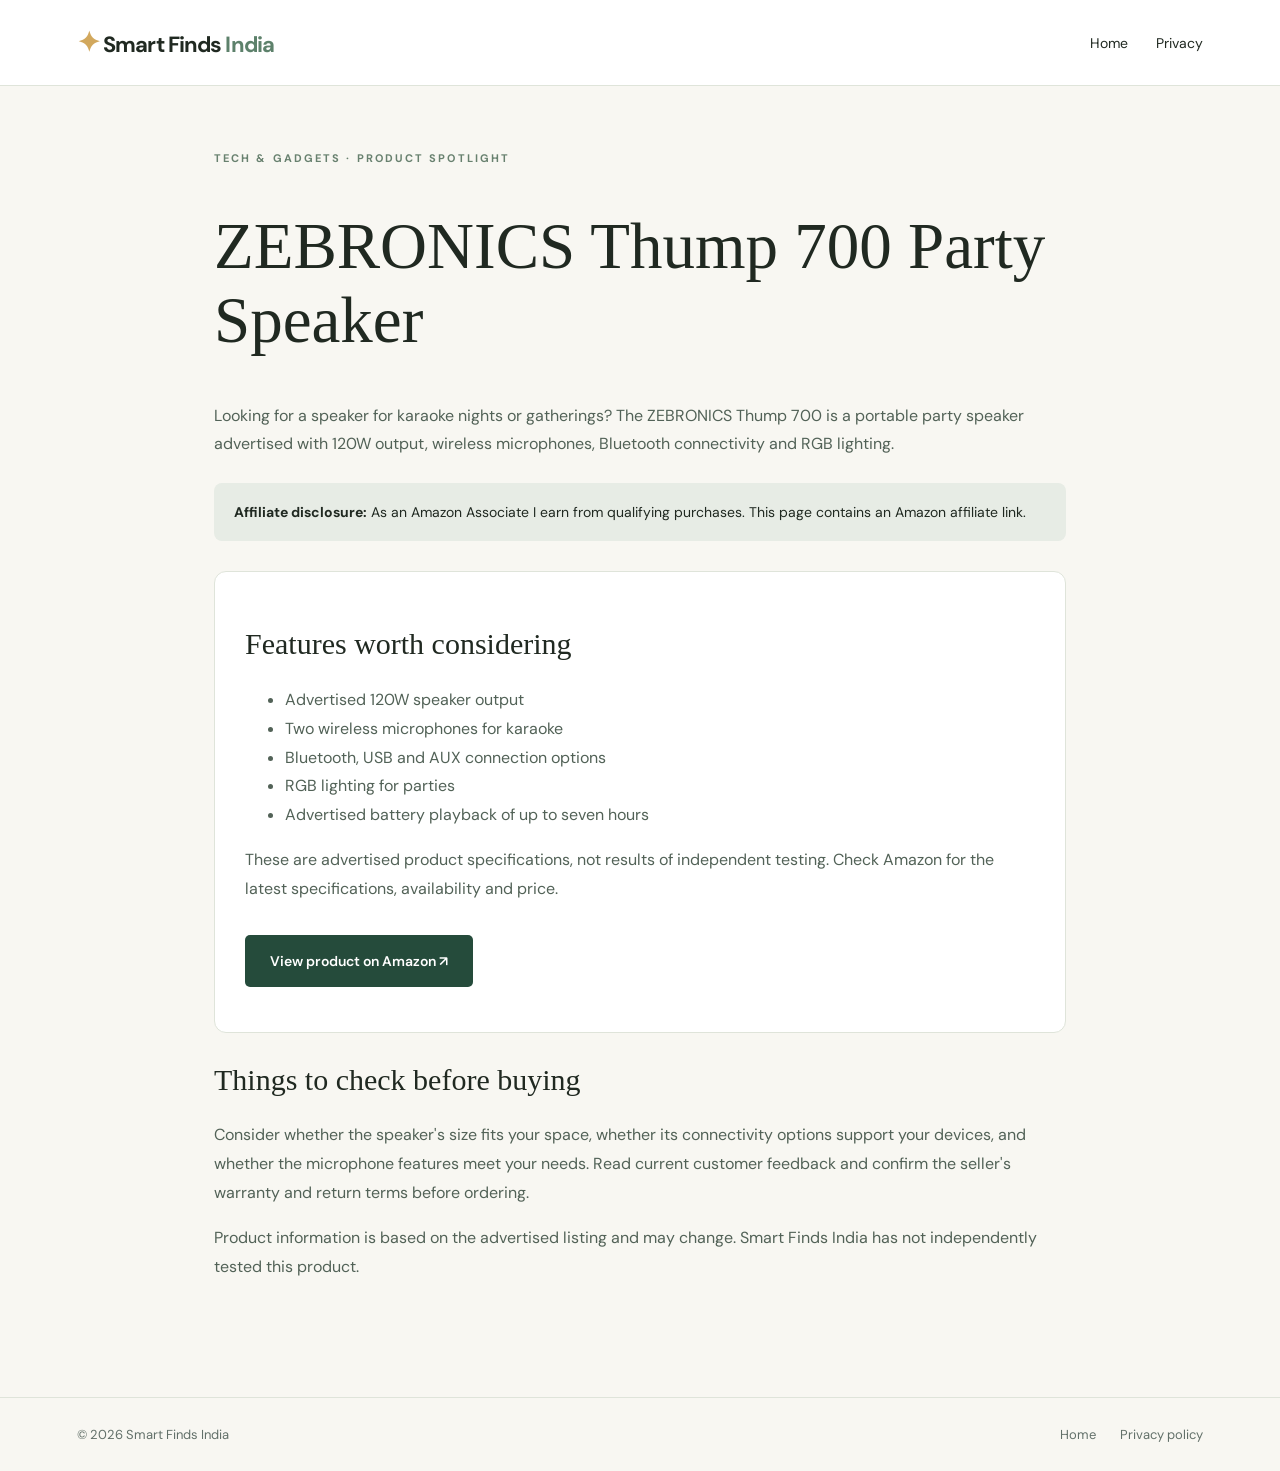
==== zebronics-thump-700.html @ 3e32bc98 "Create product page for ZEBRONICS Thump 700 speaker This HTML file provides a detailed product page " ====
<!doctype html>
<html lang="en">
<head>
  <meta charset="utf-8">
  <meta name="viewport" content="width=device-width, initial-scale=1">
  <meta name="description" content="Explore the ZEBRONICS Thump 700 party speaker and features to consider before buying.">
  <title>ZEBRONICS Thump 700 | Smart Finds India</title>
  <link rel="stylesheet" href="style.css">
  <style>
    .product-page {max-width: 900px; margin: auto; padding: 65px 24px 100px}
    .product-page h1 {font: 500 clamp(38px,6vw,65px)/1.15 Georgia,serif}
    .product-page p, .product-page li {line-height:1.8;color:#526257}
    .product-panel {background:white;border:1px solid #dfe4da;border-radius:12px;padding:30px;margin:30px 0}
    .product-page h2 {font:500 30px Georgia,serif}
    .affiliate-note {font-size:14px;background:#e7ece5;padding:20px;border-radius:8px;margin:24px 0}
    .product-page .btn {display:inline-block;margin:15px 0}
  </style>
</head>
<body>
  <header class="nav">
    <a class="brand" href="./">
      <span class="brandmark">✦</span>
      Smart Finds <span class="india">India</span>
    </a>
    <nav>
      <a href="./">Home</a>
      <a href="privacy.html">Privacy</a>
    </nav>
  </header>

  <main class="product-page">
    <div class="eyebrow">TECH & GADGETS · PRODUCT SPOTLIGHT</div>

    <h1>ZEBRONICS Thump 700 Party Speaker</h1>

    <p>
      Looking for a speaker for karaoke nights or gatherings?
      The ZEBRONICS Thump 700 is a portable party speaker
      advertised with 120W output, wireless microphones,
      Bluetooth connectivity and RGB lighting.
    </p>

    <div class="affiliate-note">
      <strong>Affiliate disclosure:</strong>
      As an Amazon Associate I earn from qualifying purchases.
      This page contains an Amazon affiliate link.
    </div>

    <div class="product-panel">
      <h2>Features worth considering</h2>
      <ul>
        <li>Advertised 120W speaker output</li>
        <li>Two wireless microphones for karaoke</li>
        <li>Bluetooth, USB and AUX connection options</li>
        <li>RGB lighting for parties</li>
        <li>Advertised battery playback of up to seven hours</li>
      </ul>

      <p>
        These are advertised product specifications, not results
        of independent testing. Check Amazon for the latest
        specifications, availability and price.
      </p>

      <a class="btn"
         href="REPLACE_WITH_YOUR_AMAZON_AFFILIATE_LINK"
         target="_blank"
         rel="nofollow sponsored noopener noreferrer">
         View product on Amazon ↗
      </a>
    </div>

    <h2>Things to check before buying</h2>
    <p>
      Consider whether the speaker's size fits your space,
      whether its connectivity options support your devices,
      and whether the microphone features meet your needs.
      Read current customer feedback and confirm the seller's
      warranty and return terms before ordering.
    </p>

    <p class="muted">
      Product information is based on the advertised listing
      and may change. Smart Finds India has not independently
      tested this product.
    </p>
  </main>

  <footer>
    <span>© 2026 Smart Finds India</span>
    <div>
      <a href="./">Home</a>
      <a href="privacy.html">Privacy policy</a>
    </div>
  </footer>
</body>
</html>
---- style.css ----
@import url('https://fonts.googleapis.com/css2?family=DM+Sans:wght@400;500;600;700&family=Playfair+Display:ital,wght@0,500;0,600;1,500&display=swap');:root{--ink:#202921;--muted:#627069;--cream:#f8f7f2;--green:#254b3b;--line:#dfe4da}*{box-sizing:border-box}html{scroll-behavior:smooth}body{margin:0;background:var(--cream);color:var(--ink);font-family:'DM Sans',Arial,sans-serif}a{color:inherit;text-decoration:none}.nav{display:flex;align-items:center;justify-content:space-between;padding:24px max(6vw,24px);border-bottom:1px solid var(--line);background:#fff}.brand{font-weight:700;letter-spacing:-.04em;font-size:22px}.brandmark{color:#d2a85d;font-size:28px}.india{color:#5d816b}.nav nav{display:flex;gap:28px;font-size:14px}.hero{padding:105px max(6vw,24px) 90px;max-width:1100px}.eyebrow{font-size:11px;letter-spacing:.19em;font-weight:700;color:#68816f}.hero h1{font:500 clamp(52px,7vw,100px)/1.07 'Playfair Display',Georgia,serif;letter-spacing:-.045em;margin:24px 0}.hero em{color:#658773;font-weight:500}.hero p{max-width:600px;color:var(--muted);font-size:18px;line-height:1.8}.actions{display:flex;align-items:center;gap:28px;flex-wrap:wrap;margin-top:32px}.btn{background:var(--green);color:white;padding:17px 25px;border-radius:5px;font-weight:600;font-size:14px}.secondary{font-weight:600;font-size:14px}.note{margin-top:70px;color:#849188;font-size:12px}.section{padding:80px max(6vw,24px);background:#fff}.section h2,.about h2,.disclosure h2{font:500 clamp(34px,4vw,54px)/1.15 'Playfair Display',Georgia,serif;letter-spacing:-.035em}.cards{display:grid;grid-template-columns:repeat(4,1fr);gap:18px;margin-top:40px}.card{border:1px solid var(--line);border-radius:9px;overflow:hidden;background:#fff}.art{height:180px;display:grid;place-items:center;font-size:78px;font-family:Georgia,serif}.art1{background:#e6e8db;color:#7d9274}.art2{background:#e0e9e5;color:#658778}.art3{background:#efe4dc;color:#b28d7c}.art4{background:#eae4ed;color:#a28ca8}.cardbody{padding:22px}.cardbody span{font-size:10px;letter-spacing:.14em;color:#87968b;font-weight:700}.card h3{font:500 25px Georgia,serif;margin:13px 0}.card p,.about p,.disclosure p{color:var(--muted);line-height:1.75;font-size:14px}.about{padding:95px max(6vw,24px);display:grid;grid-template-columns:1fr 1fr;gap:80px}.disclosure{margin:0 max(6vw,24px) 90px;padding:35px 45px;background:#e7ece5;border-radius:10px}.disclosure h2{font-size:30px}.disclosure p{max-width:850px}footer{padding:28px max(6vw,24px);border-top:1px solid var(--line);display:flex;justify-content:space-between;color:var(--muted);font-size:13px}footer div{display:flex;gap:24px}.legal{max-width:860px;margin:auto;padding:80px 24px 110px}.legal h1{font:500 64px Georgia,serif;margin:15px 0}.legal h2{margin-top:40px;font-size:23px}.legal p{line-height:1.8;color:#4c5d52}.muted{color:var(--muted)}.legalnotice{padding:20px;background:#fff3d6;border-left:3px solid #bd9853;margin-top:40px;font-size:13px}@media(max-width:900px){.cards{grid-template-columns:repeat(2,1fr)}.about{grid-template-columns:1fr;gap:12px}}@media(max-width:550px){.cards{grid-template-columns:1fr}.nav{gap:15px}.nav nav{gap:12px;font-size:12px}.brand{font-size:18px}.hero{padding-top:70px}.legal h1{font-size:45px}footer{flex-direction:column;gap:15px}}
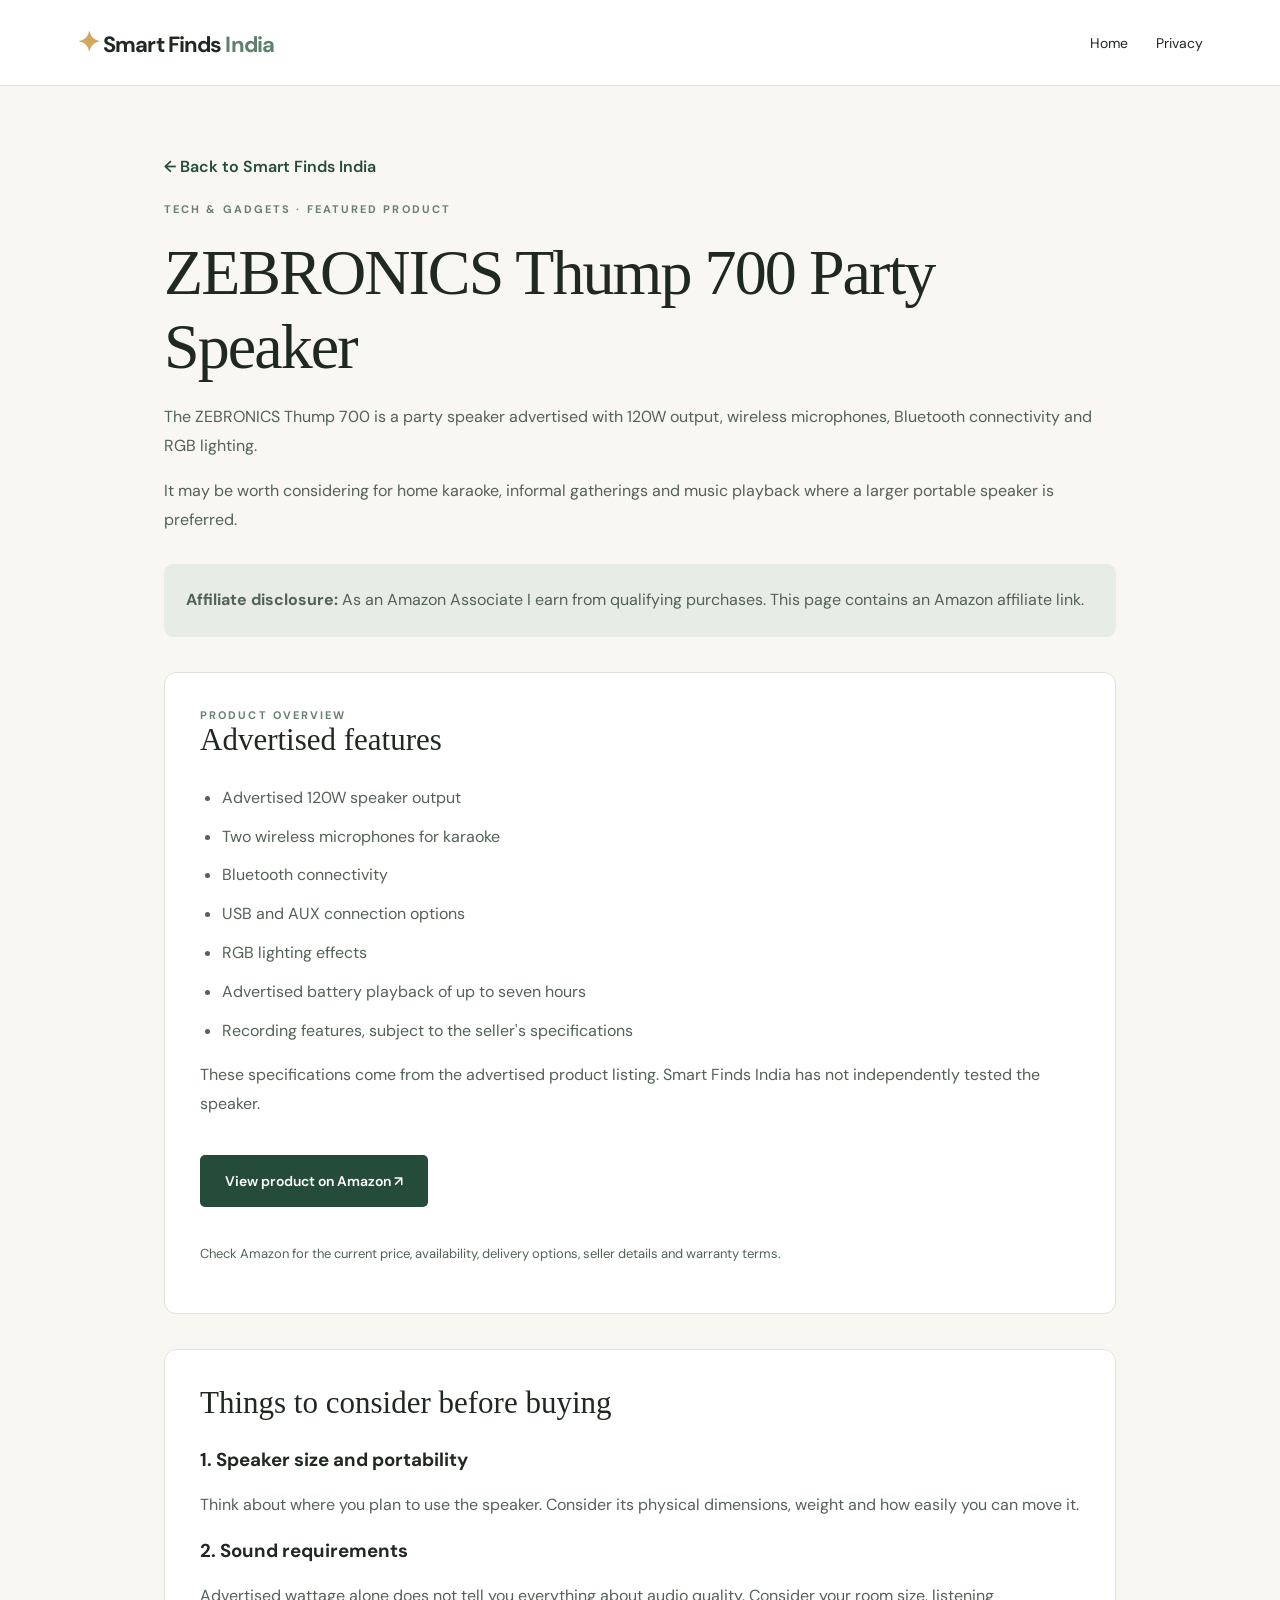
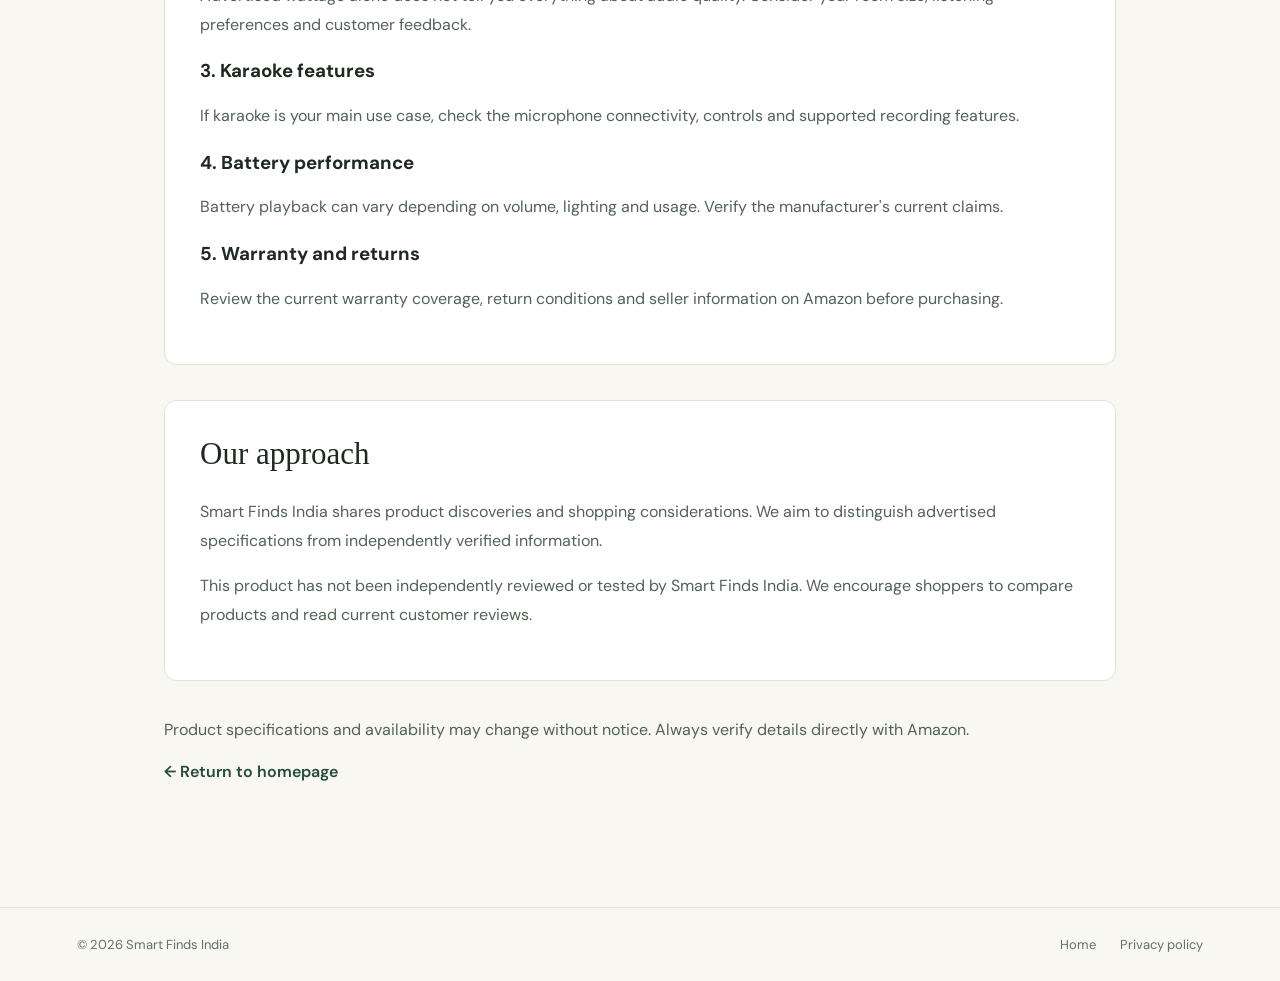
==== commit c05b34e0: "Revise HTML structure and styles for Thump 700 page Updated the HTML structure and styling for the Z" ====
--- a/zebronics-thump-700.html
+++ b/zebronics-thump-700.html
@@ -1,98 +1,326 @@
 
 <!doctype html>
 <html lang="en">
+
 <head>
   <meta charset="utf-8">
-  <meta name="viewport" content="width=device-width, initial-scale=1">
-  <meta name="description" content="Explore the ZEBRONICS Thump 700 party speaker and features to consider before buying.">
-  <title>ZEBRONICS Thump 700 | Smart Finds India</title>
+
+  <meta name="viewport"
+        content="width=device-width, initial-scale=1">
+
+  <meta name="description"
+        content="Explore the ZEBRONICS Thump 700 party speaker, its advertised features, and shopping considerations.">
+
+  <title>
+    ZEBRONICS Thump 700 | Smart Finds India
+  </title>
+
   <link rel="stylesheet" href="style.css">
+
   <style>
-    .product-page {max-width: 900px; margin: auto; padding: 65px 24px 100px}
-    .product-page h1 {font: 500 clamp(38px,6vw,65px)/1.15 Georgia,serif}
-    .product-page p, .product-page li {line-height:1.8;color:#526257}
-    .product-panel {background:white;border:1px solid #dfe4da;border-radius:12px;padding:30px;margin:30px 0}
-    .product-page h2 {font:500 30px Georgia,serif}
-    .affiliate-note {font-size:14px;background:#e7ece5;padding:20px;border-radius:8px;margin:24px 0}
-    .product-page .btn {display:inline-block;margin:15px 0}
+    .product-page {
+      max-width: 1000px;
+      margin: auto;
+      padding: 70px 24px 100px;
+    }
+
+    .product-page h1 {
+      font: 500 clamp(38px,6vw,64px)/1.15 Georgia,serif;
+      letter-spacing: -.03em;
+      margin: 20px 0;
+    }
+
+    .product-page h2 {
+      font: 500 31px Georgia,serif;
+      margin-top: 0;
+    }
+
+    .product-page p,
+    .product-page li {
+      color: #526257;
+      line-height: 1.8;
+    }
+
+    .product-panel {
+      background: #fff;
+      border: 1px solid #dfe4da;
+      border-radius: 12px;
+      padding: 35px;
+      margin: 35px 0;
+    }
+
+    .affiliate-note {
+      padding: 22px;
+      background: #e7ece5;
+      border-radius: 9px;
+      margin: 30px 0;
+    }
+
+    .affiliate-note p {
+      margin: 0;
+    }
+
+    .product-button {
+      display: inline-block;
+      margin-top: 20px;
+    }
+
+    .product-list {
+      padding-left: 22px;
+    }
+
+    .product-list li {
+      margin-bottom: 10px;
+    }
+
+    .back-link {
+      display: inline-block;
+      margin-bottom: 25px;
+      color: #254b3b;
+      font-weight: 600;
+    }
+
+    .product-note {
+      margin-top: 35px;
+      font-size: 13px;
+    }
+
+    @media(max-width:600px) {
+      .product-panel {
+        padding: 23px;
+      }
+    }
   </style>
+
 </head>
+
 <body>
-  <header class="nav">
-    <a class="brand" href="./">
-      <span class="brandmark">✦</span>
-      Smart Finds <span class="india">India</span>
+
+<!-- HEADER -->
+
+<header class="nav">
+
+  <a class="brand" href="./">
+    <span class="brandmark">✦</span>
+    Smart Finds <span class="india">India</span>
+  </a>
+
+  <nav>
+    <a href="./">Home</a>
+    <a href="privacy.html">Privacy</a>
+  </nav>
+
+</header>
+
+
+<main class="product-page">
+
+  <a href="./" class="back-link">
+    ← Back to Smart Finds India
+  </a>
+
+  <div class="eyebrow">
+    TECH & GADGETS · FEATURED PRODUCT
+  </div>
+
+  <h1>
+    ZEBRONICS Thump 700 Party Speaker
+  </h1>
+
+  <p>
+    The ZEBRONICS Thump 700 is a party speaker
+    advertised with 120W output, wireless microphones,
+    Bluetooth connectivity and RGB lighting.
+  </p>
+
+  <p>
+    It may be worth considering for home karaoke,
+    informal gatherings and music playback where
+    a larger portable speaker is preferred.
+  </p>
+
+
+  <!-- AFFILIATE DISCLOSURE -->
+
+  <div class="affiliate-note">
+    <p>
+      <strong>Affiliate disclosure:</strong>
+      As an Amazon Associate I earn from qualifying
+      purchases. This page contains an Amazon
+      affiliate link.
+    </p>
+  </div>
+
+
+  <!-- PRODUCT INFORMATION -->
+
+  <section class="product-panel">
+
+    <div class="eyebrow">
+      PRODUCT OVERVIEW
+    </div>
+
+    <h2>Advertised features</h2>
+
+    <ul class="product-list">
+      <li>
+        Advertised 120W speaker output
+      </li>
+
+      <li>
+        Two wireless microphones for karaoke
+      </li>
+
+      <li>
+        Bluetooth connectivity
+      </li>
+
+      <li>
+        USB and AUX connection options
+      </li>
+
+      <li>
+        RGB lighting effects
+      </li>
+
+      <li>
+        Advertised battery playback of
+        up to seven hours
+      </li>
+
+      <li>
+        Recording features, subject to
+        the seller's specifications
+      </li>
+    </ul>
+
+    <p>
+      These specifications come from the
+      advertised product listing.
+      Smart Finds India has not independently
+      tested the speaker.
+    </p>
+
+
+    <!-- AMAZON AFFILIATE BUTTON -->
+
+    <a
+      class="btn product-button"
+      href="https://link.amazon/A0aP9yjvp"
+      target="_blank"
+      rel="nofollow sponsored noopener noreferrer">
+
+      View product on Amazon ↗
+
     </a>
-    <nav>
-      <a href="./">Home</a>
-      <a href="privacy.html">Privacy</a>
-    </nav>
-  </header>
-
-  <main class="product-page">
-    <div class="eyebrow">TECH & GADGETS · PRODUCT SPOTLIGHT</div>
-
-    <h1>ZEBRONICS Thump 700 Party Speaker</h1>
-
-    <p>
-      Looking for a speaker for karaoke nights or gatherings?
-      The ZEBRONICS Thump 700 is a portable party speaker
-      advertised with 120W output, wireless microphones,
-      Bluetooth connectivity and RGB lighting.
-    </p>
-
-    <div class="affiliate-note">
-      <strong>Affiliate disclosure:</strong>
-      As an Amazon Associate I earn from qualifying purchases.
-      This page contains an Amazon affiliate link.
-    </div>
-
-    <div class="product-panel">
-      <h2>Features worth considering</h2>
-      <ul>
-        <li>Advertised 120W speaker output</li>
-        <li>Two wireless microphones for karaoke</li>
-        <li>Bluetooth, USB and AUX connection options</li>
-        <li>RGB lighting for parties</li>
-        <li>Advertised battery playback of up to seven hours</li>
-      </ul>
-
-      <p>
-        These are advertised product specifications, not results
-        of independent testing. Check Amazon for the latest
-        specifications, availability and price.
-      </p>
-
-      <a class="btn"
-         href="REPLACE_WITH_YOUR_AMAZON_AFFILIATE_LINK"
-         target="_blank"
-         rel="nofollow sponsored noopener noreferrer">
-         View product on Amazon ↗
-      </a>
-    </div>
-
-    <h2>Things to check before buying</h2>
-    <p>
-      Consider whether the speaker's size fits your space,
-      whether its connectivity options support your devices,
-      and whether the microphone features meet your needs.
-      Read current customer feedback and confirm the seller's
-      warranty and return terms before ordering.
-    </p>
-
-    <p class="muted">
-      Product information is based on the advertised listing
-      and may change. Smart Finds India has not independently
-      tested this product.
-    </p>
-  </main>
-
-  <footer>
-    <span>© 2026 Smart Finds India</span>
-    <div>
-      <a href="./">Home</a>
-      <a href="privacy.html">Privacy policy</a>
-    </div>
-  </footer>
+
+    <p class="product-note">
+      Check Amazon for the current price,
+      availability, delivery options,
+      seller details and warranty terms.
+    </p>
+
+  </section>
+
+
+  <!-- BUYING GUIDE -->
+
+  <section class="product-panel">
+
+    <h2>Things to consider before buying</h2>
+
+    <h3>1. Speaker size and portability</h3>
+
+    <p>
+      Think about where you plan to use the speaker.
+      Consider its physical dimensions, weight
+      and how easily you can move it.
+    </p>
+
+    <h3>2. Sound requirements</h3>
+
+    <p>
+      Advertised wattage alone does not tell you
+      everything about audio quality.
+      Consider your room size, listening preferences
+      and customer feedback.
+    </p>
+
+    <h3>3. Karaoke features</h3>
+
+    <p>
+      If karaoke is your main use case,
+      check the microphone connectivity,
+      controls and supported recording features.
+    </p>
+
+    <h3>4. Battery performance</h3>
+
+    <p>
+      Battery playback can vary depending
+      on volume, lighting and usage.
+      Verify the manufacturer's current claims.
+    </p>
+
+    <h3>5. Warranty and returns</h3>
+
+    <p>
+      Review the current warranty coverage,
+      return conditions and seller information
+      on Amazon before purchasing.
+    </p>
+
+  </section>
+
+
+  <!-- TRANSPARENCY -->
+
+  <section class="product-panel">
+
+    <h2>Our approach</h2>
+
+    <p>
+      Smart Finds India shares product
+      discoveries and shopping considerations.
+      We aim to distinguish advertised specifications
+      from independently verified information.
+    </p>
+
+    <p>
+      This product has not been independently
+      reviewed or tested by Smart Finds India.
+      We encourage shoppers to compare products
+      and read current customer reviews.
+    </p>
+
+  </section>
+
+
+  <p class="muted">
+    Product specifications and availability
+    may change without notice.
+    Always verify details directly with Amazon.
+  </p>
+
+  <a href="./" class="back-link">
+    ← Return to homepage
+  </a>
+
+</main>
+
+
+<!-- FOOTER -->
+
+<footer>
+
+  <span>© 2026 Smart Finds India</span>
+
+  <div>
+    <a href="./">Home</a>
+    <a href="privacy.html">Privacy policy</a>
+  </div>
+
+</footer>
+
 </body>
 </html>
